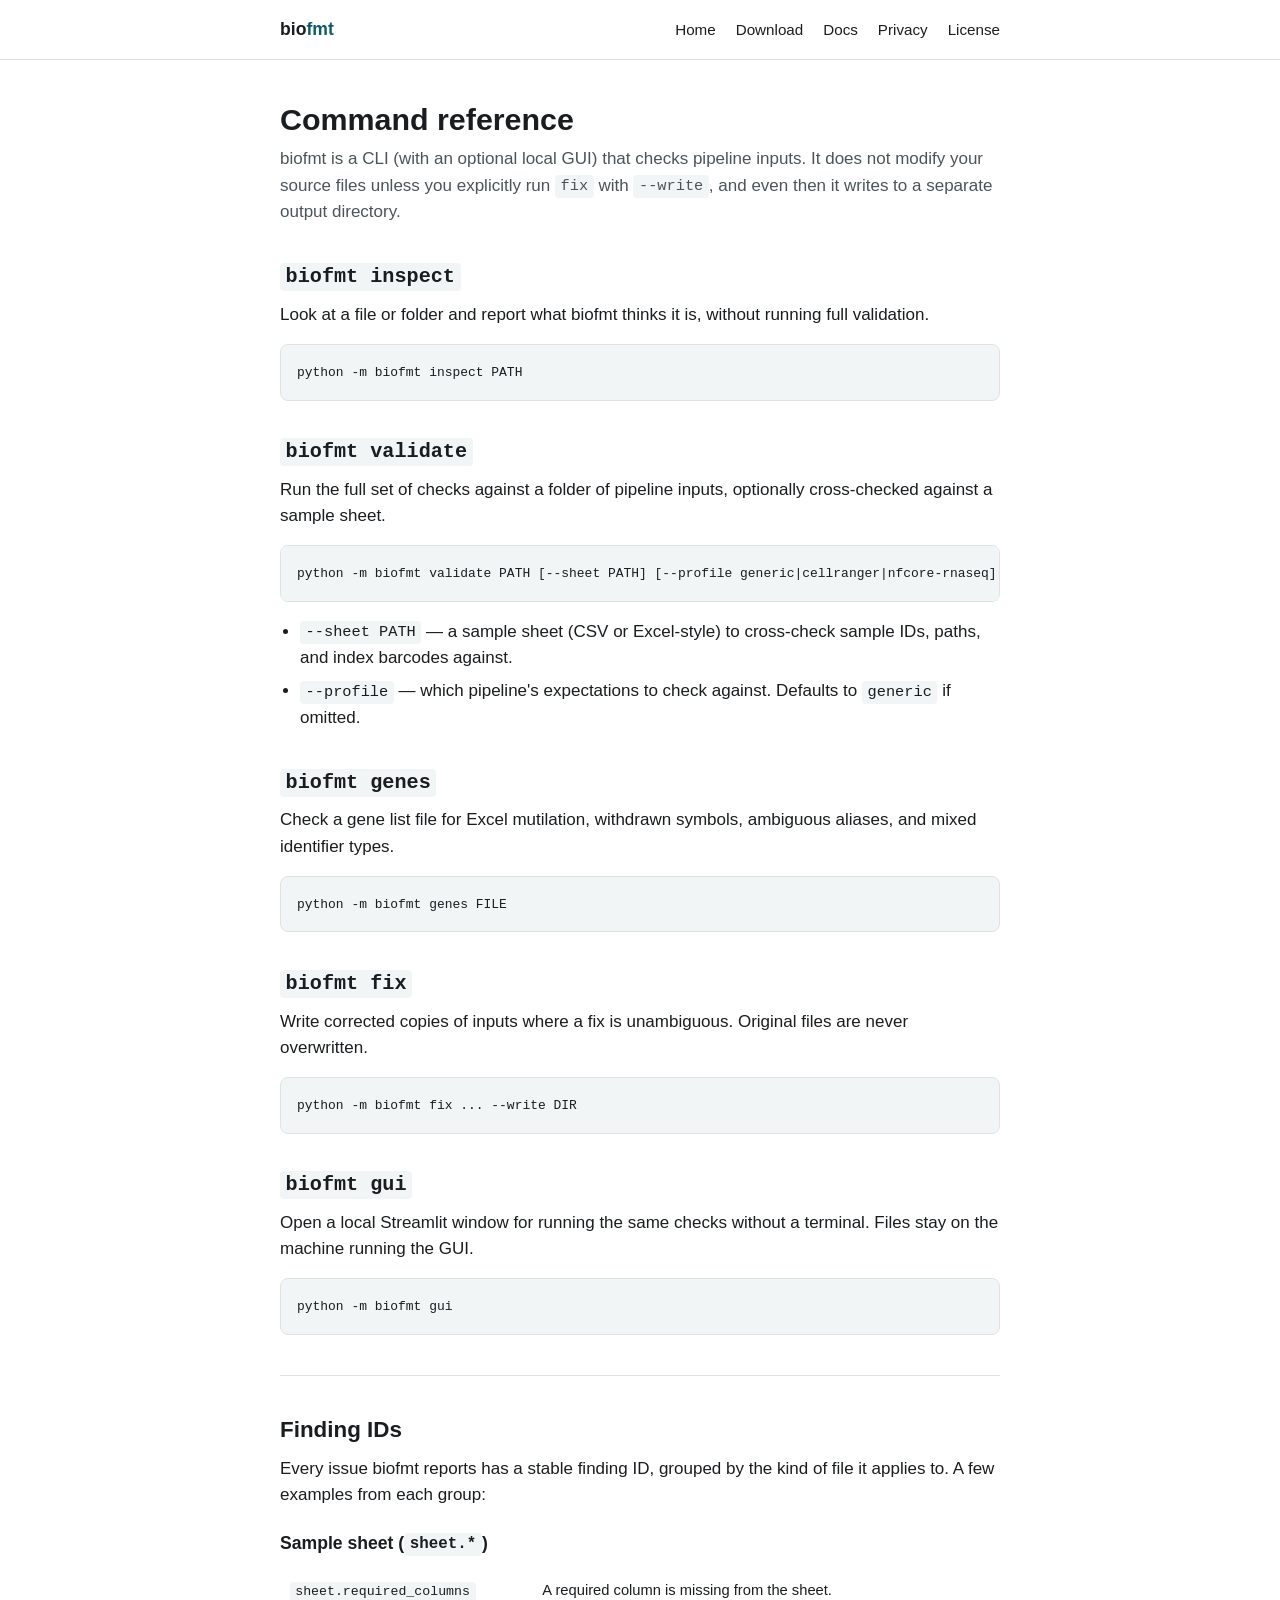
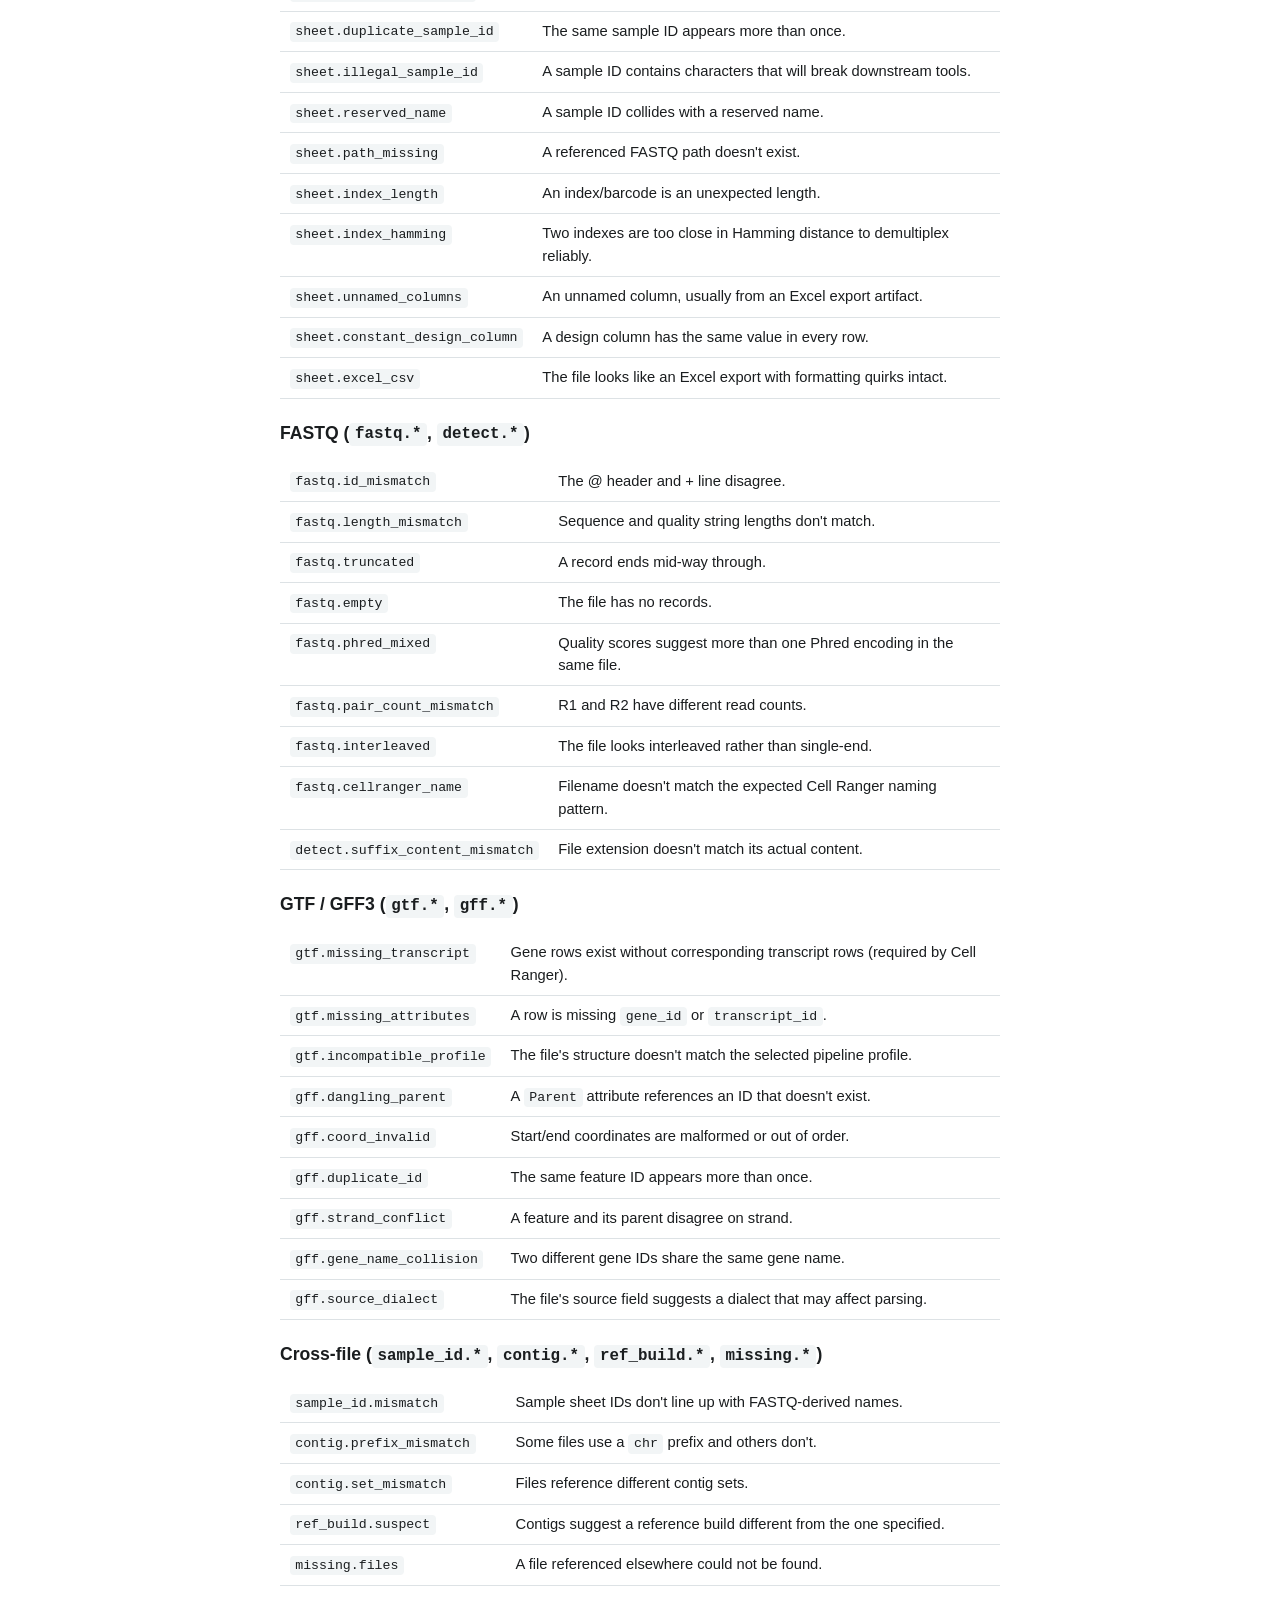
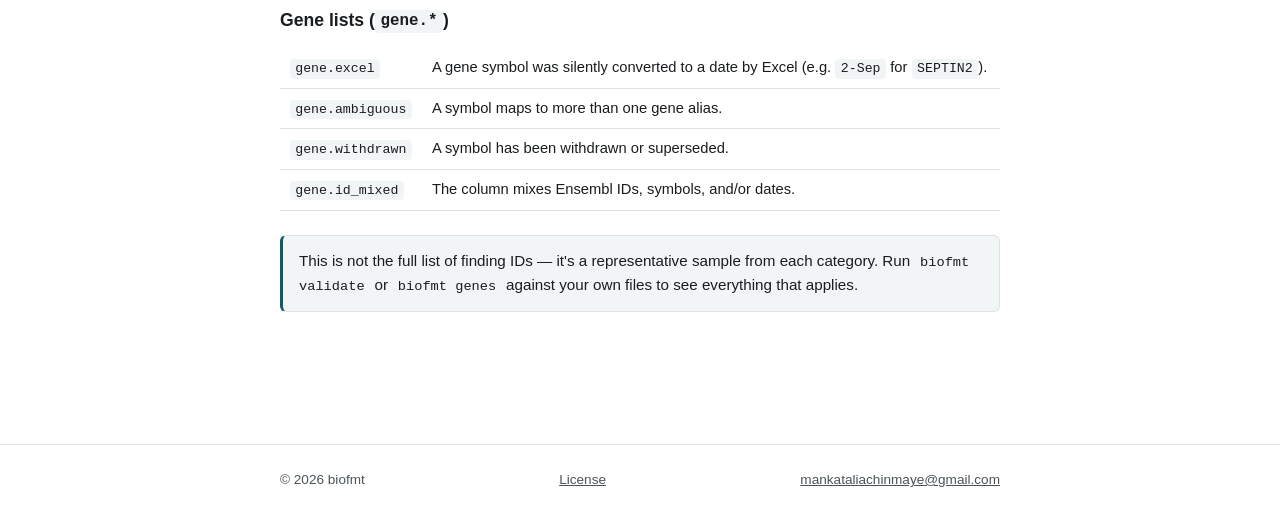
==== docs.html @ 0fd899c4 "Publish biofmt marketing site (installer download page, no public tool source)" ====
<!DOCTYPE html>
<html lang="en">
<head>
<meta charset="UTF-8">
<meta name="viewport" content="width=device-width, initial-scale=1.0">
<title>Docs — biofmt</title>
<meta name="description" content="biofmt command reference: inspect, validate, genes, fix, gui. Includes example finding IDs.">
<link rel="stylesheet" href="styles.css">
</head>
<body>

<header class="site-header">
  <div class="header-inner">
    <a href="index.html" class="logo">bio<span>fmt</span></a>
    <button class="nav-toggle" id="navToggle" aria-label="Toggle navigation" aria-expanded="false">☰</button>
    <nav class="site-nav" id="siteNav">
      <a href="index.html">Home</a>
      <a href="download.html">Download</a>
      <a href="docs.html">Docs</a>
      <a href="privacy.html">Privacy</a>
      <a href="license.html">License</a>
    </nav>
  </div>
</header>

<main>

  <h1>Command reference</h1>
  <p class="text-muted">biofmt is a CLI (with an optional local GUI) that checks pipeline inputs. It does not modify your source files unless you explicitly run <code>fix</code> with <code>--write</code>, and even then it writes to a separate output directory.</p>

  <section>
    <h2><code>biofmt inspect</code></h2>
    <p>Look at a file or folder and report what biofmt thinks it is, without running full validation.</p>
    <pre><code>python -m biofmt inspect PATH</code></pre>
  </section>

  <section>
    <h2><code>biofmt validate</code></h2>
    <p>Run the full set of checks against a folder of pipeline inputs, optionally cross-checked against a sample sheet.</p>
    <pre><code>python -m biofmt validate PATH [--sheet PATH] [--profile generic|cellranger|nfcore-rnaseq]</code></pre>
    <ul>
      <li><code>--sheet PATH</code> — a sample sheet (CSV or Excel-style) to cross-check sample IDs, paths, and index barcodes against.</li>
      <li><code>--profile</code> — which pipeline's expectations to check against. Defaults to <code>generic</code> if omitted.</li>
    </ul>
  </section>

  <section>
    <h2><code>biofmt genes</code></h2>
    <p>Check a gene list file for Excel mutilation, withdrawn symbols, ambiguous aliases, and mixed identifier types.</p>
    <pre><code>python -m biofmt genes FILE</code></pre>
  </section>

  <section>
    <h2><code>biofmt fix</code></h2>
    <p>Write corrected copies of inputs where a fix is unambiguous. Original files are never overwritten.</p>
    <pre><code>python -m biofmt fix ... --write DIR</code></pre>
  </section>

  <section>
    <h2><code>biofmt gui</code></h2>
    <p>Open a local Streamlit window for running the same checks without a terminal. Files stay on the machine running the GUI.</p>
    <pre><code>python -m biofmt gui</code></pre>
  </section>

  <hr class="section-divider">

  <section>
    <h2>Finding IDs</h2>
    <p>Every issue biofmt reports has a stable finding ID, grouped by the kind of file it applies to. A few examples from each group:</p>

    <h3>Sample sheet (<code>sheet.*</code>)</h3>
    <table>
      <tbody>
        <tr><td><code>sheet.required_columns</code></td><td>A required column is missing from the sheet.</td></tr>
        <tr><td><code>sheet.duplicate_sample_id</code></td><td>The same sample ID appears more than once.</td></tr>
        <tr><td><code>sheet.illegal_sample_id</code></td><td>A sample ID contains characters that will break downstream tools.</td></tr>
        <tr><td><code>sheet.reserved_name</code></td><td>A sample ID collides with a reserved name.</td></tr>
        <tr><td><code>sheet.path_missing</code></td><td>A referenced FASTQ path doesn't exist.</td></tr>
        <tr><td><code>sheet.index_length</code></td><td>An index/barcode is an unexpected length.</td></tr>
        <tr><td><code>sheet.index_hamming</code></td><td>Two indexes are too close in Hamming distance to demultiplex reliably.</td></tr>
        <tr><td><code>sheet.unnamed_columns</code></td><td>An unnamed column, usually from an Excel export artifact.</td></tr>
        <tr><td><code>sheet.constant_design_column</code></td><td>A design column has the same value in every row.</td></tr>
        <tr><td><code>sheet.excel_csv</code></td><td>The file looks like an Excel export with formatting quirks intact.</td></tr>
      </tbody>
    </table>

    <h3>FASTQ (<code>fastq.*</code>, <code>detect.*</code>)</h3>
    <table>
      <tbody>
        <tr><td><code>fastq.id_mismatch</code></td><td>The @ header and + line disagree.</td></tr>
        <tr><td><code>fastq.length_mismatch</code></td><td>Sequence and quality string lengths don't match.</td></tr>
        <tr><td><code>fastq.truncated</code></td><td>A record ends mid-way through.</td></tr>
        <tr><td><code>fastq.empty</code></td><td>The file has no records.</td></tr>
        <tr><td><code>fastq.phred_mixed</code></td><td>Quality scores suggest more than one Phred encoding in the same file.</td></tr>
        <tr><td><code>fastq.pair_count_mismatch</code></td><td>R1 and R2 have different read counts.</td></tr>
        <tr><td><code>fastq.interleaved</code></td><td>The file looks interleaved rather than single-end.</td></tr>
        <tr><td><code>fastq.cellranger_name</code></td><td>Filename doesn't match the expected Cell Ranger naming pattern.</td></tr>
        <tr><td><code>detect.suffix_content_mismatch</code></td><td>File extension doesn't match its actual content.</td></tr>
      </tbody>
    </table>

    <h3>GTF / GFF3 (<code>gtf.*</code>, <code>gff.*</code>)</h3>
    <table>
      <tbody>
        <tr><td><code>gtf.missing_transcript</code></td><td>Gene rows exist without corresponding transcript rows (required by Cell Ranger).</td></tr>
        <tr><td><code>gtf.missing_attributes</code></td><td>A row is missing <code>gene_id</code> or <code>transcript_id</code>.</td></tr>
        <tr><td><code>gtf.incompatible_profile</code></td><td>The file's structure doesn't match the selected pipeline profile.</td></tr>
        <tr><td><code>gff.dangling_parent</code></td><td>A <code>Parent</code> attribute references an ID that doesn't exist.</td></tr>
        <tr><td><code>gff.coord_invalid</code></td><td>Start/end coordinates are malformed or out of order.</td></tr>
        <tr><td><code>gff.duplicate_id</code></td><td>The same feature ID appears more than once.</td></tr>
        <tr><td><code>gff.strand_conflict</code></td><td>A feature and its parent disagree on strand.</td></tr>
        <tr><td><code>gff.gene_name_collision</code></td><td>Two different gene IDs share the same gene name.</td></tr>
        <tr><td><code>gff.source_dialect</code></td><td>The file's source field suggests a dialect that may affect parsing.</td></tr>
      </tbody>
    </table>

    <h3>Cross-file (<code>sample_id.*</code>, <code>contig.*</code>, <code>ref_build.*</code>, <code>missing.*</code>)</h3>
    <table>
      <tbody>
        <tr><td><code>sample_id.mismatch</code></td><td>Sample sheet IDs don't line up with FASTQ-derived names.</td></tr>
        <tr><td><code>contig.prefix_mismatch</code></td><td>Some files use a <code>chr</code> prefix and others don't.</td></tr>
        <tr><td><code>contig.set_mismatch</code></td><td>Files reference different contig sets.</td></tr>
        <tr><td><code>ref_build.suspect</code></td><td>Contigs suggest a reference build different from the one specified.</td></tr>
        <tr><td><code>missing.files</code></td><td>A file referenced elsewhere could not be found.</td></tr>
      </tbody>
    </table>

    <h3>Gene lists (<code>gene.*</code>)</h3>
    <table>
      <tbody>
        <tr><td><code>gene.excel</code></td><td>A gene symbol was silently converted to a date by Excel (e.g. <code>2-Sep</code> for <code>SEPTIN2</code>).</td></tr>
        <tr><td><code>gene.ambiguous</code></td><td>A symbol maps to more than one gene alias.</td></tr>
        <tr><td><code>gene.withdrawn</code></td><td>A symbol has been withdrawn or superseded.</td></tr>
        <tr><td><code>gene.id_mixed</code></td><td>The column mixes Ensembl IDs, symbols, and/or dates.</td></tr>
      </tbody>
    </table>
  </section>

  <div class="note">
    <p>This is not the full list of finding IDs — it's a representative sample from each category. Run <code>biofmt validate</code> or <code>biofmt genes</code> against your own files to see everything that applies.</p>
  </div>

</main>

<footer class="site-footer">
  <div class="footer-inner">
    <span>&copy; 2026 biofmt</span>
    <a href="license.html">License</a>
    <a href="mailto:mankataliachinmaye@gmail.com">mankataliachinmaye@gmail.com</a>
  </div>
</footer>

<script src="script.js"></script>
</body>
</html>
---- styles.css ----
/* biofmt marketing site — shared stylesheet */

:root {
  --color-bg: #ffffff;
  --color-text: #1a1d1f;
  --color-text-muted: #4b5459;
  --color-border: #dde2e5;
  --color-code-bg: #f2f5f6;
  --color-accent: #0f5c66;
  --color-accent-dark: #0a4148;
  --color-accent-contrast: #ffffff;
  --max-width: 760px;
  --font-sans: -apple-system, BlinkMacSystemFont, "Segoe UI", Roboto, Helvetica,
    Arial, sans-serif;
  --font-mono: ui-monospace, SFMono-Regular, Consolas, "Liberation Mono",
    Menlo, monospace;
}

* {
  box-sizing: border-box;
}

html {
  -webkit-text-size-adjust: 100%;
}

body {
  margin: 0;
  font-family: var(--font-sans);
  background: var(--color-bg);
  color: var(--color-text);
  line-height: 1.55;
  font-size: 17px;
}

a {
  color: var(--color-accent);
}

a:hover,
a:focus {
  color: var(--color-accent-dark);
}

h1,
h2,
h3 {
  line-height: 1.25;
  font-weight: 650;
}

h1 {
  font-size: 1.9rem;
  margin: 0 0 0.5rem;
}

h2 {
  font-size: 1.4rem;
  margin: 2.25rem 0 0.75rem;
}

h3 {
  font-size: 1.1rem;
  margin: 1.5rem 0 0.5rem;
}

p {
  margin: 0 0 1rem;
}

ul,
ol {
  padding-left: 1.25rem;
}

li {
  margin-bottom: 0.4rem;
}

/* Layout */

.site-header {
  border-bottom: 1px solid var(--color-border);
}

.header-inner {
  max-width: var(--max-width);
  margin: 0 auto;
  padding: 1rem 1.25rem;
  display: flex;
  align-items: center;
  justify-content: space-between;
}

.logo {
  font-weight: 700;
  font-size: 1.1rem;
  text-decoration: none;
  color: var(--color-text);
}

.logo span {
  color: var(--color-accent);
}

.nav-toggle {
  display: none;
  background: none;
  border: 1px solid var(--color-border);
  border-radius: 6px;
  padding: 0.4rem 0.6rem;
  font-size: 1rem;
  color: var(--color-text);
}

nav.site-nav {
  display: flex;
  gap: 1.25rem;
}

nav.site-nav a {
  text-decoration: none;
  color: var(--color-text);
  font-size: 0.95rem;
}

nav.site-nav a:hover {
  color: var(--color-accent);
}

main {
  max-width: var(--max-width);
  margin: 0 auto;
  padding: 2.5rem 1.25rem 4rem;
}

.site-footer {
  border-top: 1px solid var(--color-border);
  margin-top: 3rem;
}

.footer-inner {
  max-width: var(--max-width);
  margin: 0 auto;
  padding: 1.5rem 1.25rem;
  font-size: 0.85rem;
  color: var(--color-text-muted);
  display: flex;
  flex-wrap: wrap;
  gap: 0.75rem 1.5rem;
  justify-content: space-between;
}

.footer-inner a {
  color: var(--color-text-muted);
}

/* Hero */

.hero {
  padding-bottom: 1rem;
}

.hero p.lede {
  font-size: 1.1rem;
  color: var(--color-text-muted);
  max-width: 60ch;
}

.hero-actions {
  display: flex;
  flex-wrap: wrap;
  gap: 0.75rem;
  margin-top: 1.5rem;
}

/* Buttons */

.btn {
  display: inline-block;
  padding: 0.6rem 1.1rem;
  border-radius: 6px;
  text-decoration: none;
  font-size: 0.95rem;
  font-weight: 600;
  border: 1px solid var(--color-accent);
}

.btn-primary {
  background: var(--color-accent);
  color: var(--color-accent-contrast);
}

.btn-primary:hover,
.btn-primary:focus {
  background: var(--color-accent-dark);
  border-color: var(--color-accent-dark);
  color: var(--color-accent-contrast);
}

.btn-secondary {
  background: transparent;
  color: var(--color-accent);
}

.btn-secondary:hover,
.btn-secondary:focus {
  background: var(--color-code-bg);
  color: var(--color-accent-dark);
}

/* Cards / grids */

.card-grid {
  display: grid;
  grid-template-columns: 1fr;
  gap: 1rem;
  margin: 1.5rem 0;
}

.card {
  border: 1px solid var(--color-border);
  border-radius: 8px;
  padding: 1rem 1.1rem;
}

.card h3 {
  margin-top: 0;
}

.card p {
  margin-bottom: 0;
  color: var(--color-text-muted);
  font-size: 0.95rem;
}

/* Code */

code {
  font-family: var(--font-mono);
  background: var(--color-code-bg);
  padding: 0.15rem 0.35rem;
  border-radius: 4px;
  font-size: 0.9em;
}

pre {
  background: var(--color-code-bg);
  border: 1px solid var(--color-border);
  border-radius: 8px;
  padding: 1rem;
  overflow-x: auto;
  font-size: 0.9rem;
}

pre code {
  background: none;
  padding: 0;
  border-radius: 0;
}

/* Tables */

table {
  width: 100%;
  border-collapse: collapse;
  margin: 1rem 0 1.5rem;
  font-size: 0.92rem;
}

th,
td {
  text-align: left;
  padding: 0.5rem 0.6rem;
  border-bottom: 1px solid var(--color-border);
  vertical-align: top;
}

th {
  font-weight: 650;
  color: var(--color-text-muted);
}

/* Note / callout boxes */

.note {
  border: 1px solid var(--color-border);
  border-left: 3px solid var(--color-accent);
  background: var(--color-code-bg);
  border-radius: 6px;
  padding: 0.85rem 1rem;
  margin: 1.25rem 0;
  font-size: 0.95rem;
}

.note p:last-child {
  margin-bottom: 0;
}

/* Utility */

.text-muted {
  color: var(--color-text-muted);
}

.section-divider {
  border: none;
  border-top: 1px solid var(--color-border);
  margin: 2.5rem 0;
}

/* Mobile nav */

@media (max-width: 640px) {
  .nav-toggle {
    display: inline-block;
  }

  nav.site-nav {
    display: none;
    position: absolute;
    top: 100%;
    left: 0;
    right: 0;
    flex-direction: column;
    background: var(--color-bg);
    border-bottom: 1px solid var(--color-border);
    padding: 0.75rem 1.25rem 1rem;
    gap: 0.75rem;
  }

  .header-inner {
    position: relative;
  }

  nav.site-nav.is-open {
    display: flex;
  }

  h1 {
    font-size: 1.6rem;
  }

  h2 {
    font-size: 1.25rem;
  }
}

@media (min-width: 641px) {
  .card-grid {
    grid-template-columns: 1fr 1fr;
  }
}
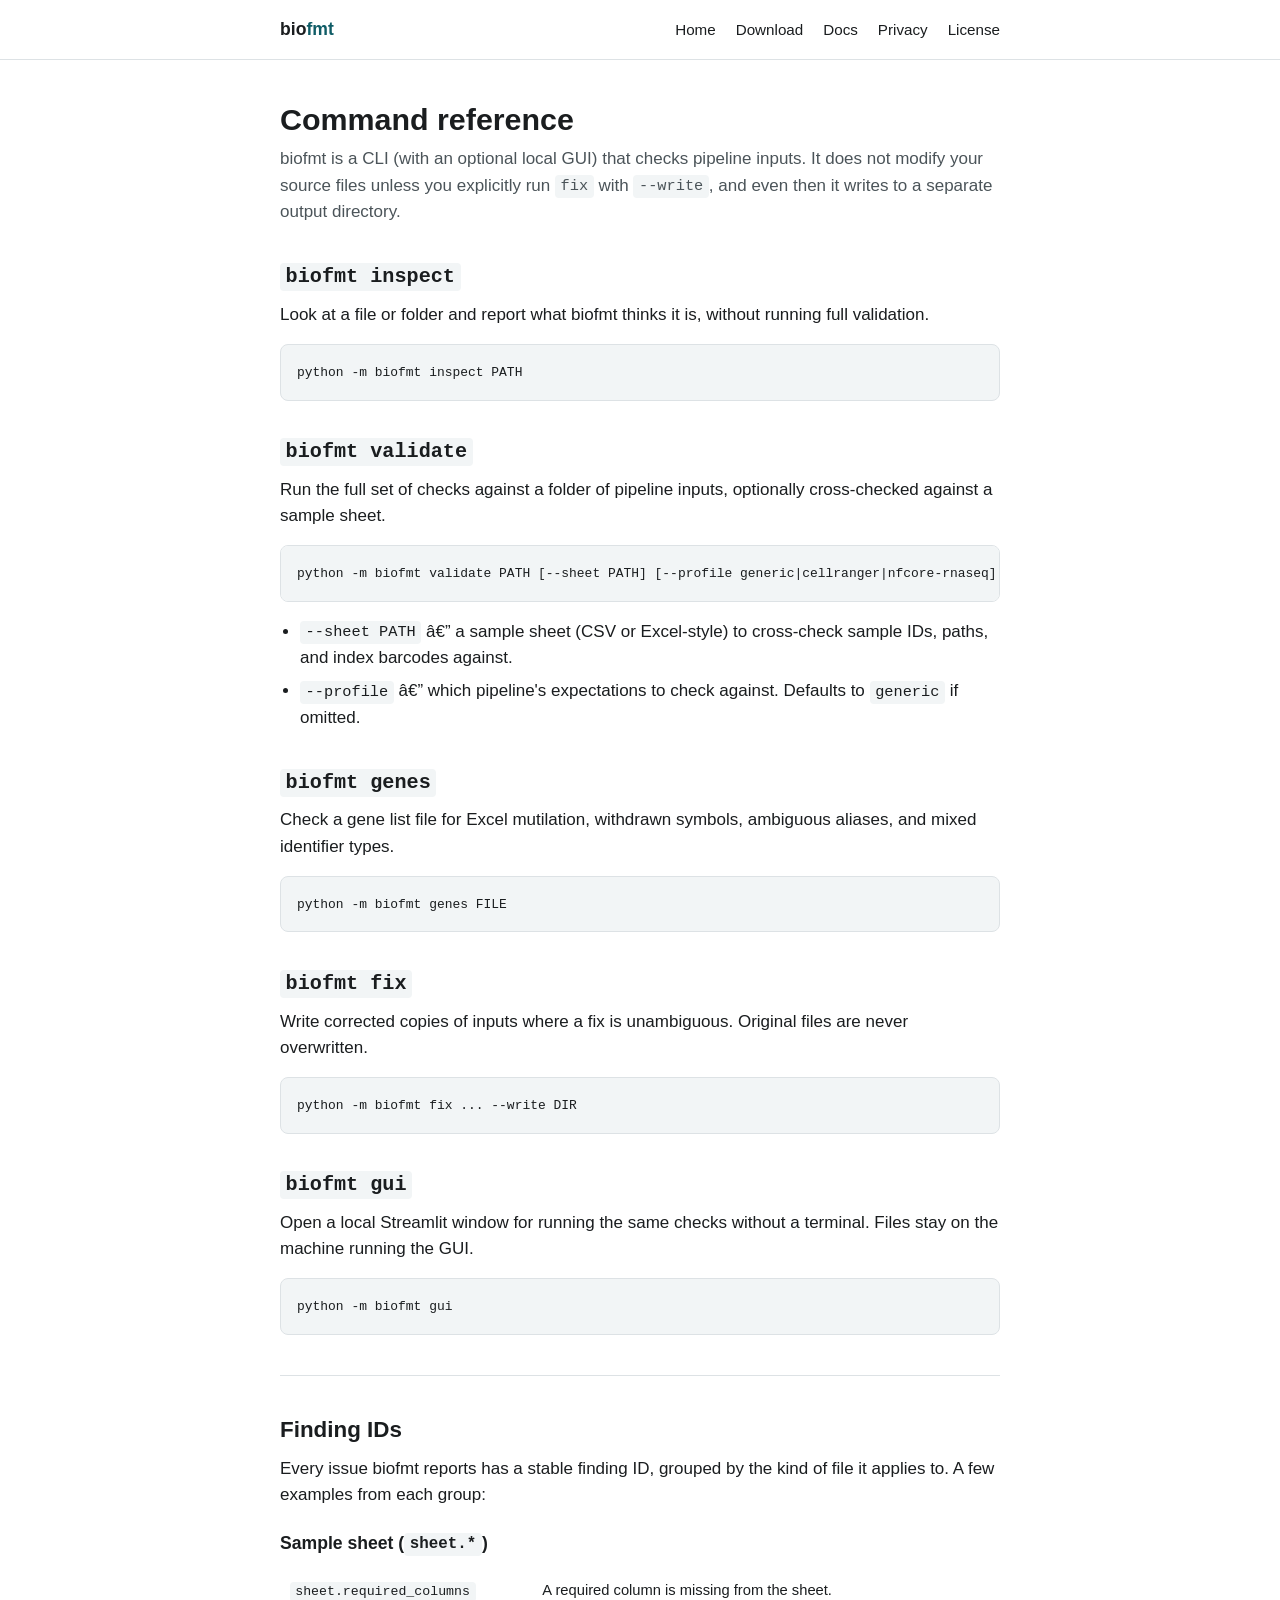
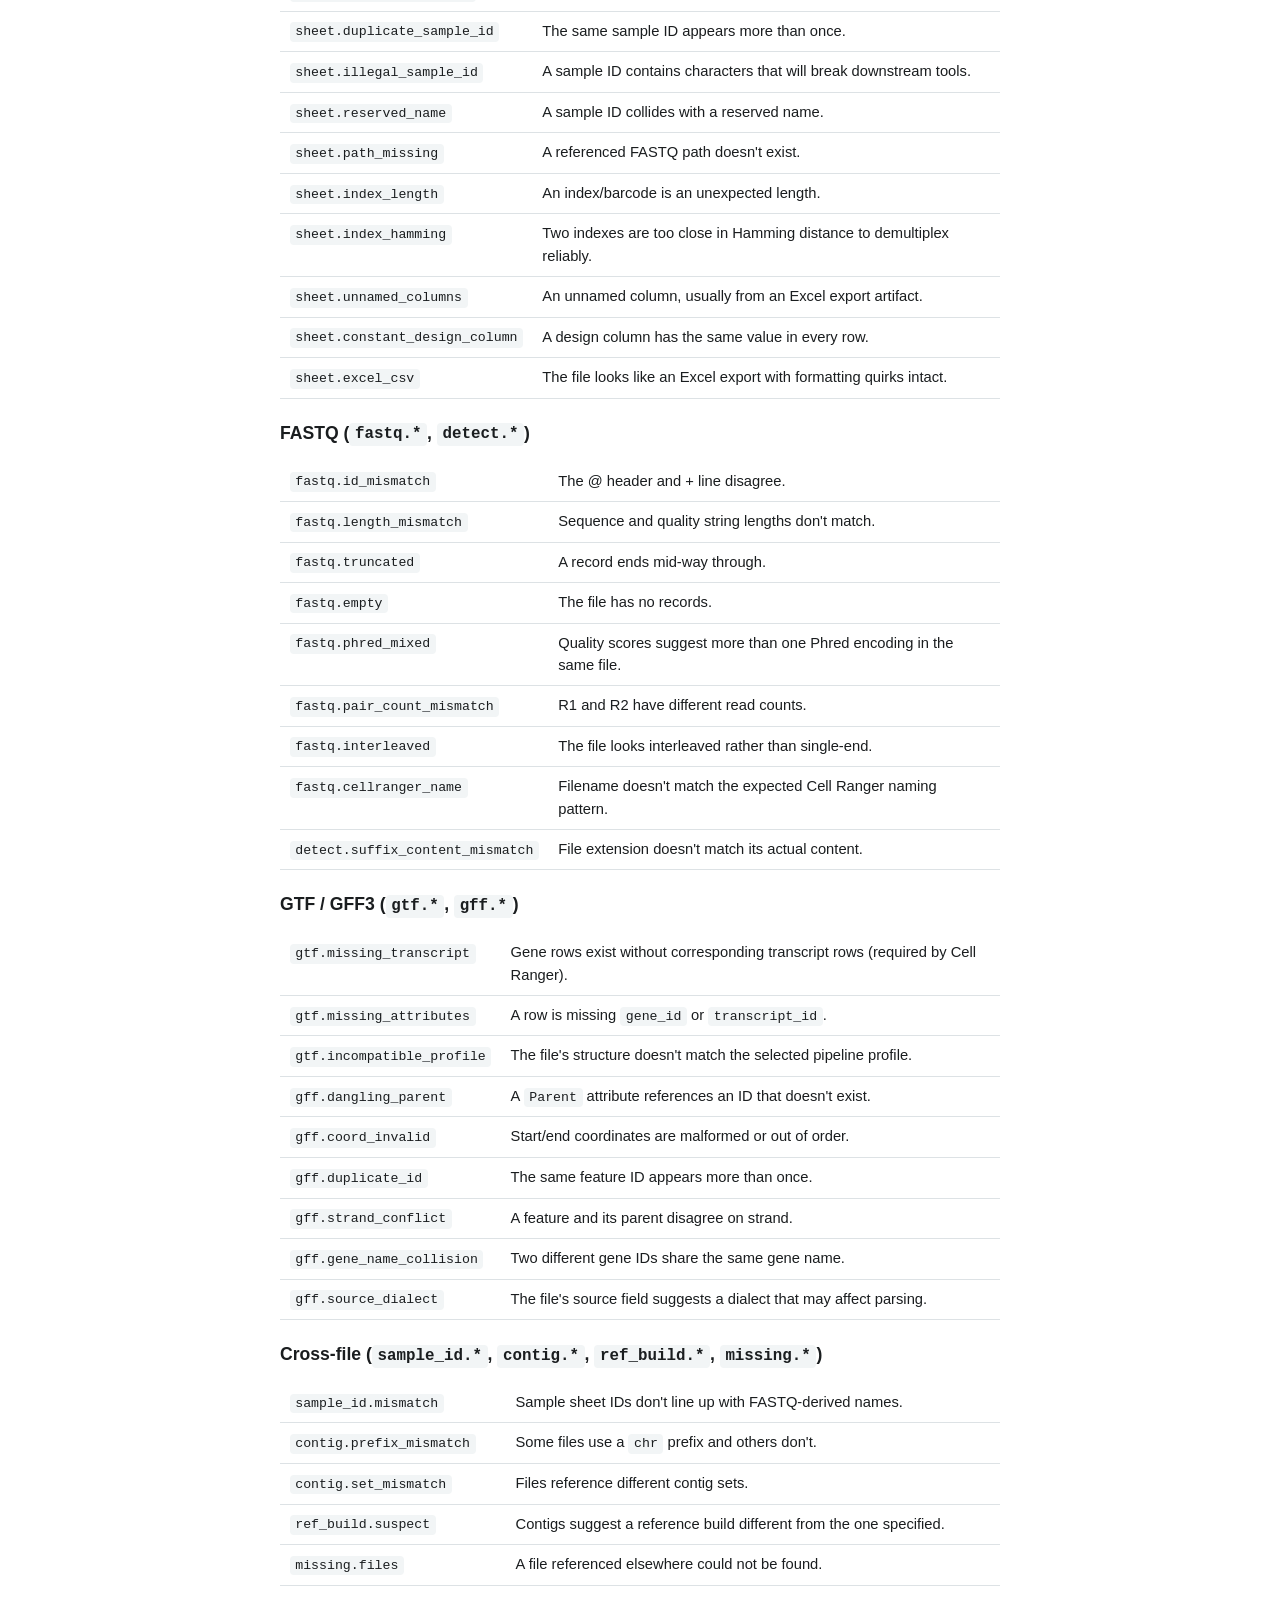
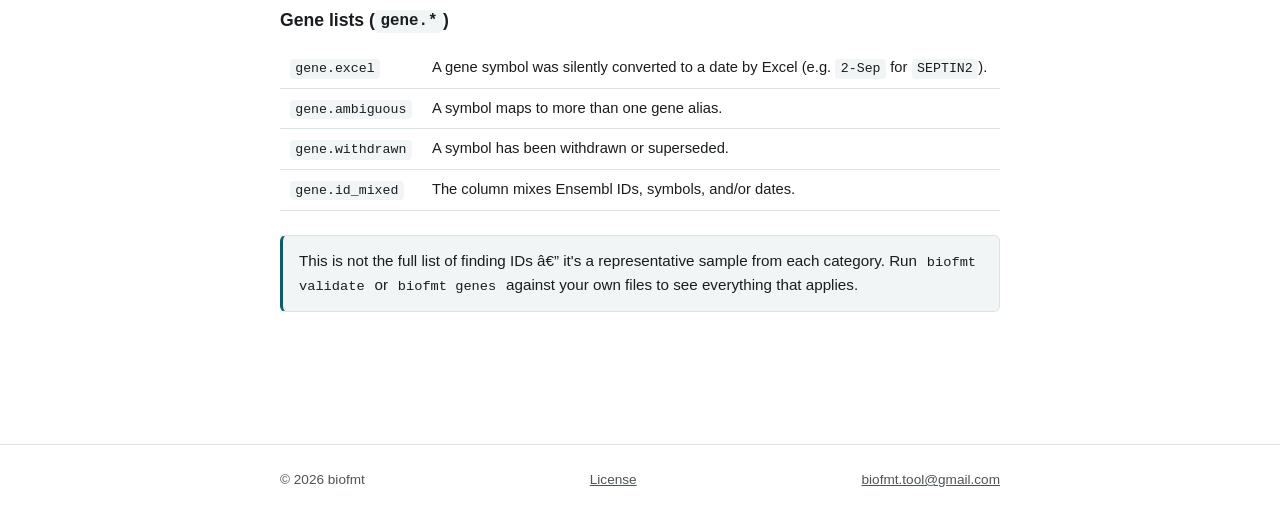
==== commit aa76cd42: "Swap public contact email to biofmt.tool@gmail.com" ====
--- a/docs.html
+++ b/docs.html
@@ -1,155 +1,155 @@
-<!DOCTYPE html>
-<html lang="en">
-<head>
-<meta charset="UTF-8">
-<meta name="viewport" content="width=device-width, initial-scale=1.0">
-<title>Docs — biofmt</title>
-<meta name="description" content="biofmt command reference: inspect, validate, genes, fix, gui. Includes example finding IDs.">
-<link rel="stylesheet" href="styles.css">
-</head>
-<body>
-
-<header class="site-header">
-  <div class="header-inner">
-    <a href="index.html" class="logo">bio<span>fmt</span></a>
-    <button class="nav-toggle" id="navToggle" aria-label="Toggle navigation" aria-expanded="false">☰</button>
-    <nav class="site-nav" id="siteNav">
-      <a href="index.html">Home</a>
-      <a href="download.html">Download</a>
-      <a href="docs.html">Docs</a>
-      <a href="privacy.html">Privacy</a>
-      <a href="license.html">License</a>
-    </nav>
-  </div>
-</header>
-
-<main>
-
-  <h1>Command reference</h1>
-  <p class="text-muted">biofmt is a CLI (with an optional local GUI) that checks pipeline inputs. It does not modify your source files unless you explicitly run <code>fix</code> with <code>--write</code>, and even then it writes to a separate output directory.</p>
-
-  <section>
-    <h2><code>biofmt inspect</code></h2>
-    <p>Look at a file or folder and report what biofmt thinks it is, without running full validation.</p>
-    <pre><code>python -m biofmt inspect PATH</code></pre>
-  </section>
-
-  <section>
-    <h2><code>biofmt validate</code></h2>
-    <p>Run the full set of checks against a folder of pipeline inputs, optionally cross-checked against a sample sheet.</p>
-    <pre><code>python -m biofmt validate PATH [--sheet PATH] [--profile generic|cellranger|nfcore-rnaseq]</code></pre>
-    <ul>
-      <li><code>--sheet PATH</code> — a sample sheet (CSV or Excel-style) to cross-check sample IDs, paths, and index barcodes against.</li>
-      <li><code>--profile</code> — which pipeline's expectations to check against. Defaults to <code>generic</code> if omitted.</li>
-    </ul>
-  </section>
-
-  <section>
-    <h2><code>biofmt genes</code></h2>
-    <p>Check a gene list file for Excel mutilation, withdrawn symbols, ambiguous aliases, and mixed identifier types.</p>
-    <pre><code>python -m biofmt genes FILE</code></pre>
-  </section>
-
-  <section>
-    <h2><code>biofmt fix</code></h2>
-    <p>Write corrected copies of inputs where a fix is unambiguous. Original files are never overwritten.</p>
-    <pre><code>python -m biofmt fix ... --write DIR</code></pre>
-  </section>
-
-  <section>
-    <h2><code>biofmt gui</code></h2>
-    <p>Open a local Streamlit window for running the same checks without a terminal. Files stay on the machine running the GUI.</p>
-    <pre><code>python -m biofmt gui</code></pre>
-  </section>
-
-  <hr class="section-divider">
-
-  <section>
-    <h2>Finding IDs</h2>
-    <p>Every issue biofmt reports has a stable finding ID, grouped by the kind of file it applies to. A few examples from each group:</p>
-
-    <h3>Sample sheet (<code>sheet.*</code>)</h3>
-    <table>
-      <tbody>
-        <tr><td><code>sheet.required_columns</code></td><td>A required column is missing from the sheet.</td></tr>
-        <tr><td><code>sheet.duplicate_sample_id</code></td><td>The same sample ID appears more than once.</td></tr>
-        <tr><td><code>sheet.illegal_sample_id</code></td><td>A sample ID contains characters that will break downstream tools.</td></tr>
-        <tr><td><code>sheet.reserved_name</code></td><td>A sample ID collides with a reserved name.</td></tr>
-        <tr><td><code>sheet.path_missing</code></td><td>A referenced FASTQ path doesn't exist.</td></tr>
-        <tr><td><code>sheet.index_length</code></td><td>An index/barcode is an unexpected length.</td></tr>
-        <tr><td><code>sheet.index_hamming</code></td><td>Two indexes are too close in Hamming distance to demultiplex reliably.</td></tr>
-        <tr><td><code>sheet.unnamed_columns</code></td><td>An unnamed column, usually from an Excel export artifact.</td></tr>
-        <tr><td><code>sheet.constant_design_column</code></td><td>A design column has the same value in every row.</td></tr>
-        <tr><td><code>sheet.excel_csv</code></td><td>The file looks like an Excel export with formatting quirks intact.</td></tr>
-      </tbody>
-    </table>
-
-    <h3>FASTQ (<code>fastq.*</code>, <code>detect.*</code>)</h3>
-    <table>
-      <tbody>
-        <tr><td><code>fastq.id_mismatch</code></td><td>The @ header and + line disagree.</td></tr>
-        <tr><td><code>fastq.length_mismatch</code></td><td>Sequence and quality string lengths don't match.</td></tr>
-        <tr><td><code>fastq.truncated</code></td><td>A record ends mid-way through.</td></tr>
-        <tr><td><code>fastq.empty</code></td><td>The file has no records.</td></tr>
-        <tr><td><code>fastq.phred_mixed</code></td><td>Quality scores suggest more than one Phred encoding in the same file.</td></tr>
-        <tr><td><code>fastq.pair_count_mismatch</code></td><td>R1 and R2 have different read counts.</td></tr>
-        <tr><td><code>fastq.interleaved</code></td><td>The file looks interleaved rather than single-end.</td></tr>
-        <tr><td><code>fastq.cellranger_name</code></td><td>Filename doesn't match the expected Cell Ranger naming pattern.</td></tr>
-        <tr><td><code>detect.suffix_content_mismatch</code></td><td>File extension doesn't match its actual content.</td></tr>
-      </tbody>
-    </table>
-
-    <h3>GTF / GFF3 (<code>gtf.*</code>, <code>gff.*</code>)</h3>
-    <table>
-      <tbody>
-        <tr><td><code>gtf.missing_transcript</code></td><td>Gene rows exist without corresponding transcript rows (required by Cell Ranger).</td></tr>
-        <tr><td><code>gtf.missing_attributes</code></td><td>A row is missing <code>gene_id</code> or <code>transcript_id</code>.</td></tr>
-        <tr><td><code>gtf.incompatible_profile</code></td><td>The file's structure doesn't match the selected pipeline profile.</td></tr>
-        <tr><td><code>gff.dangling_parent</code></td><td>A <code>Parent</code> attribute references an ID that doesn't exist.</td></tr>
-        <tr><td><code>gff.coord_invalid</code></td><td>Start/end coordinates are malformed or out of order.</td></tr>
-        <tr><td><code>gff.duplicate_id</code></td><td>The same feature ID appears more than once.</td></tr>
-        <tr><td><code>gff.strand_conflict</code></td><td>A feature and its parent disagree on strand.</td></tr>
-        <tr><td><code>gff.gene_name_collision</code></td><td>Two different gene IDs share the same gene name.</td></tr>
-        <tr><td><code>gff.source_dialect</code></td><td>The file's source field suggests a dialect that may affect parsing.</td></tr>
-      </tbody>
-    </table>
-
-    <h3>Cross-file (<code>sample_id.*</code>, <code>contig.*</code>, <code>ref_build.*</code>, <code>missing.*</code>)</h3>
-    <table>
-      <tbody>
-        <tr><td><code>sample_id.mismatch</code></td><td>Sample sheet IDs don't line up with FASTQ-derived names.</td></tr>
-        <tr><td><code>contig.prefix_mismatch</code></td><td>Some files use a <code>chr</code> prefix and others don't.</td></tr>
-        <tr><td><code>contig.set_mismatch</code></td><td>Files reference different contig sets.</td></tr>
-        <tr><td><code>ref_build.suspect</code></td><td>Contigs suggest a reference build different from the one specified.</td></tr>
-        <tr><td><code>missing.files</code></td><td>A file referenced elsewhere could not be found.</td></tr>
-      </tbody>
-    </table>
-
-    <h3>Gene lists (<code>gene.*</code>)</h3>
-    <table>
-      <tbody>
-        <tr><td><code>gene.excel</code></td><td>A gene symbol was silently converted to a date by Excel (e.g. <code>2-Sep</code> for <code>SEPTIN2</code>).</td></tr>
-        <tr><td><code>gene.ambiguous</code></td><td>A symbol maps to more than one gene alias.</td></tr>
-        <tr><td><code>gene.withdrawn</code></td><td>A symbol has been withdrawn or superseded.</td></tr>
-        <tr><td><code>gene.id_mixed</code></td><td>The column mixes Ensembl IDs, symbols, and/or dates.</td></tr>
-      </tbody>
-    </table>
-  </section>
-
-  <div class="note">
-    <p>This is not the full list of finding IDs — it's a representative sample from each category. Run <code>biofmt validate</code> or <code>biofmt genes</code> against your own files to see everything that applies.</p>
-  </div>
-
-</main>
-
-<footer class="site-footer">
-  <div class="footer-inner">
-    <span>&copy; 2026 biofmt</span>
-    <a href="license.html">License</a>
-    <a href="mailto:mankataliachinmaye@gmail.com">mankataliachinmaye@gmail.com</a>
-  </div>
-</footer>
-
-<script src="script.js"></script>
-</body>
+<!DOCTYPE html>
+<html lang="en">
+<head>
+<meta charset="UTF-8">
+<meta name="viewport" content="width=device-width, initial-scale=1.0">
+<title>Docs â€” biofmt</title>
+<meta name="description" content="biofmt command reference: inspect, validate, genes, fix, gui. Includes example finding IDs.">
+<link rel="stylesheet" href="styles.css">
+</head>
+<body>
+
+<header class="site-header">
+  <div class="header-inner">
+    <a href="index.html" class="logo">bio<span>fmt</span></a>
+    <button class="nav-toggle" id="navToggle" aria-label="Toggle navigation" aria-expanded="false">â˜°</button>
+    <nav class="site-nav" id="siteNav">
+      <a href="index.html">Home</a>
+      <a href="download.html">Download</a>
+      <a href="docs.html">Docs</a>
+      <a href="privacy.html">Privacy</a>
+      <a href="license.html">License</a>
+    </nav>
+  </div>
+</header>
+
+<main>
+
+  <h1>Command reference</h1>
+  <p class="text-muted">biofmt is a CLI (with an optional local GUI) that checks pipeline inputs. It does not modify your source files unless you explicitly run <code>fix</code> with <code>--write</code>, and even then it writes to a separate output directory.</p>
+
+  <section>
+    <h2><code>biofmt inspect</code></h2>
+    <p>Look at a file or folder and report what biofmt thinks it is, without running full validation.</p>
+    <pre><code>python -m biofmt inspect PATH</code></pre>
+  </section>
+
+  <section>
+    <h2><code>biofmt validate</code></h2>
+    <p>Run the full set of checks against a folder of pipeline inputs, optionally cross-checked against a sample sheet.</p>
+    <pre><code>python -m biofmt validate PATH [--sheet PATH] [--profile generic|cellranger|nfcore-rnaseq]</code></pre>
+    <ul>
+      <li><code>--sheet PATH</code> â€” a sample sheet (CSV or Excel-style) to cross-check sample IDs, paths, and index barcodes against.</li>
+      <li><code>--profile</code> â€” which pipeline's expectations to check against. Defaults to <code>generic</code> if omitted.</li>
+    </ul>
+  </section>
+
+  <section>
+    <h2><code>biofmt genes</code></h2>
+    <p>Check a gene list file for Excel mutilation, withdrawn symbols, ambiguous aliases, and mixed identifier types.</p>
+    <pre><code>python -m biofmt genes FILE</code></pre>
+  </section>
+
+  <section>
+    <h2><code>biofmt fix</code></h2>
+    <p>Write corrected copies of inputs where a fix is unambiguous. Original files are never overwritten.</p>
+    <pre><code>python -m biofmt fix ... --write DIR</code></pre>
+  </section>
+
+  <section>
+    <h2><code>biofmt gui</code></h2>
+    <p>Open a local Streamlit window for running the same checks without a terminal. Files stay on the machine running the GUI.</p>
+    <pre><code>python -m biofmt gui</code></pre>
+  </section>
+
+  <hr class="section-divider">
+
+  <section>
+    <h2>Finding IDs</h2>
+    <p>Every issue biofmt reports has a stable finding ID, grouped by the kind of file it applies to. A few examples from each group:</p>
+
+    <h3>Sample sheet (<code>sheet.*</code>)</h3>
+    <table>
+      <tbody>
+        <tr><td><code>sheet.required_columns</code></td><td>A required column is missing from the sheet.</td></tr>
+        <tr><td><code>sheet.duplicate_sample_id</code></td><td>The same sample ID appears more than once.</td></tr>
+        <tr><td><code>sheet.illegal_sample_id</code></td><td>A sample ID contains characters that will break downstream tools.</td></tr>
+        <tr><td><code>sheet.reserved_name</code></td><td>A sample ID collides with a reserved name.</td></tr>
+        <tr><td><code>sheet.path_missing</code></td><td>A referenced FASTQ path doesn't exist.</td></tr>
+        <tr><td><code>sheet.index_length</code></td><td>An index/barcode is an unexpected length.</td></tr>
+        <tr><td><code>sheet.index_hamming</code></td><td>Two indexes are too close in Hamming distance to demultiplex reliably.</td></tr>
+        <tr><td><code>sheet.unnamed_columns</code></td><td>An unnamed column, usually from an Excel export artifact.</td></tr>
+        <tr><td><code>sheet.constant_design_column</code></td><td>A design column has the same value in every row.</td></tr>
+        <tr><td><code>sheet.excel_csv</code></td><td>The file looks like an Excel export with formatting quirks intact.</td></tr>
+      </tbody>
+    </table>
+
+    <h3>FASTQ (<code>fastq.*</code>, <code>detect.*</code>)</h3>
+    <table>
+      <tbody>
+        <tr><td><code>fastq.id_mismatch</code></td><td>The @ header and + line disagree.</td></tr>
+        <tr><td><code>fastq.length_mismatch</code></td><td>Sequence and quality string lengths don't match.</td></tr>
+        <tr><td><code>fastq.truncated</code></td><td>A record ends mid-way through.</td></tr>
+        <tr><td><code>fastq.empty</code></td><td>The file has no records.</td></tr>
+        <tr><td><code>fastq.phred_mixed</code></td><td>Quality scores suggest more than one Phred encoding in the same file.</td></tr>
+        <tr><td><code>fastq.pair_count_mismatch</code></td><td>R1 and R2 have different read counts.</td></tr>
+        <tr><td><code>fastq.interleaved</code></td><td>The file looks interleaved rather than single-end.</td></tr>
+        <tr><td><code>fastq.cellranger_name</code></td><td>Filename doesn't match the expected Cell Ranger naming pattern.</td></tr>
+        <tr><td><code>detect.suffix_content_mismatch</code></td><td>File extension doesn't match its actual content.</td></tr>
+      </tbody>
+    </table>
+
+    <h3>GTF / GFF3 (<code>gtf.*</code>, <code>gff.*</code>)</h3>
+    <table>
+      <tbody>
+        <tr><td><code>gtf.missing_transcript</code></td><td>Gene rows exist without corresponding transcript rows (required by Cell Ranger).</td></tr>
+        <tr><td><code>gtf.missing_attributes</code></td><td>A row is missing <code>gene_id</code> or <code>transcript_id</code>.</td></tr>
+        <tr><td><code>gtf.incompatible_profile</code></td><td>The file's structure doesn't match the selected pipeline profile.</td></tr>
+        <tr><td><code>gff.dangling_parent</code></td><td>A <code>Parent</code> attribute references an ID that doesn't exist.</td></tr>
+        <tr><td><code>gff.coord_invalid</code></td><td>Start/end coordinates are malformed or out of order.</td></tr>
+        <tr><td><code>gff.duplicate_id</code></td><td>The same feature ID appears more than once.</td></tr>
+        <tr><td><code>gff.strand_conflict</code></td><td>A feature and its parent disagree on strand.</td></tr>
+        <tr><td><code>gff.gene_name_collision</code></td><td>Two different gene IDs share the same gene name.</td></tr>
+        <tr><td><code>gff.source_dialect</code></td><td>The file's source field suggests a dialect that may affect parsing.</td></tr>
+      </tbody>
+    </table>
+
+    <h3>Cross-file (<code>sample_id.*</code>, <code>contig.*</code>, <code>ref_build.*</code>, <code>missing.*</code>)</h3>
+    <table>
+      <tbody>
+        <tr><td><code>sample_id.mismatch</code></td><td>Sample sheet IDs don't line up with FASTQ-derived names.</td></tr>
+        <tr><td><code>contig.prefix_mismatch</code></td><td>Some files use a <code>chr</code> prefix and others don't.</td></tr>
+        <tr><td><code>contig.set_mismatch</code></td><td>Files reference different contig sets.</td></tr>
+        <tr><td><code>ref_build.suspect</code></td><td>Contigs suggest a reference build different from the one specified.</td></tr>
+        <tr><td><code>missing.files</code></td><td>A file referenced elsewhere could not be found.</td></tr>
+      </tbody>
+    </table>
+
+    <h3>Gene lists (<code>gene.*</code>)</h3>
+    <table>
+      <tbody>
+        <tr><td><code>gene.excel</code></td><td>A gene symbol was silently converted to a date by Excel (e.g. <code>2-Sep</code> for <code>SEPTIN2</code>).</td></tr>
+        <tr><td><code>gene.ambiguous</code></td><td>A symbol maps to more than one gene alias.</td></tr>
+        <tr><td><code>gene.withdrawn</code></td><td>A symbol has been withdrawn or superseded.</td></tr>
+        <tr><td><code>gene.id_mixed</code></td><td>The column mixes Ensembl IDs, symbols, and/or dates.</td></tr>
+      </tbody>
+    </table>
+  </section>
+
+  <div class="note">
+    <p>This is not the full list of finding IDs â€” it's a representative sample from each category. Run <code>biofmt validate</code> or <code>biofmt genes</code> against your own files to see everything that applies.</p>
+  </div>
+
+</main>
+
+<footer class="site-footer">
+  <div class="footer-inner">
+    <span>&copy; 2026 biofmt</span>
+    <a href="license.html">License</a>
+    <a href="mailto:biofmt.tool@gmail.com">biofmt.tool@gmail.com</a>
+  </div>
+</footer>
+
+<script src="script.js"></script>
+</body>
 </html>
